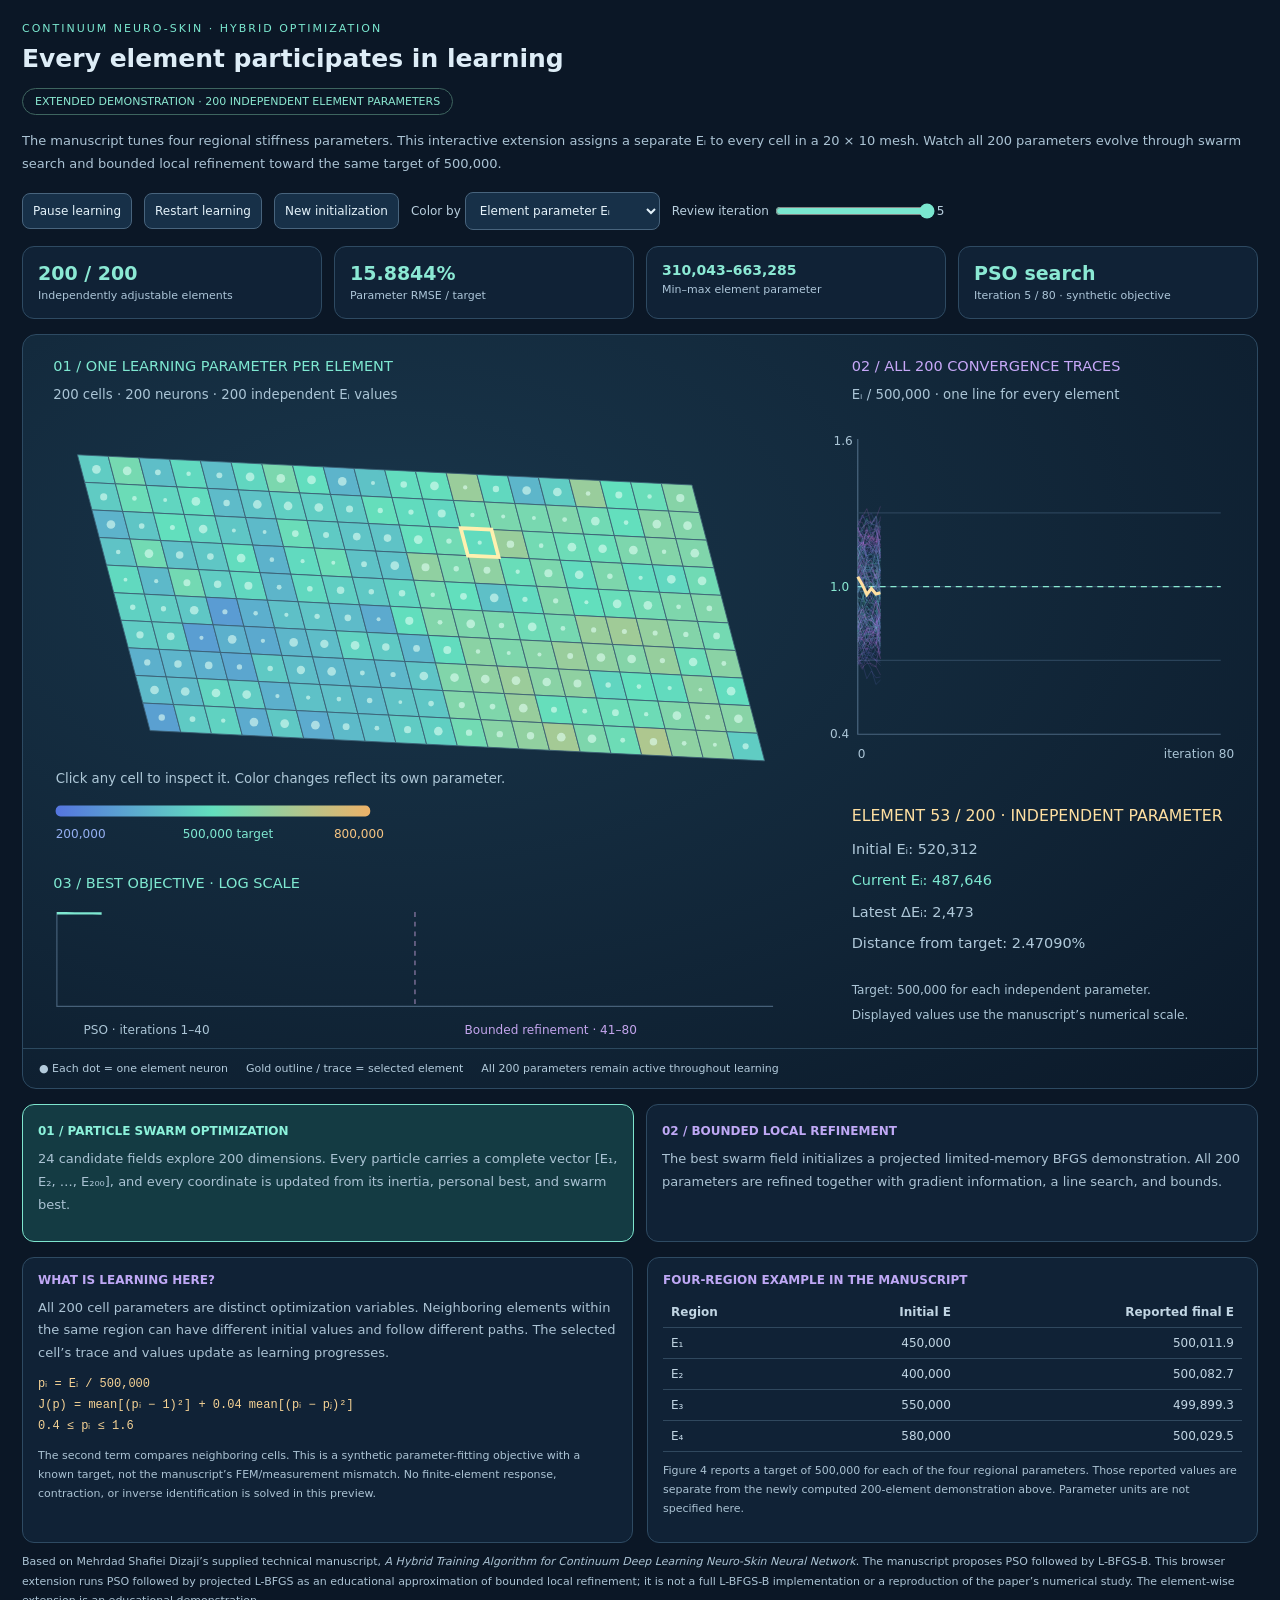
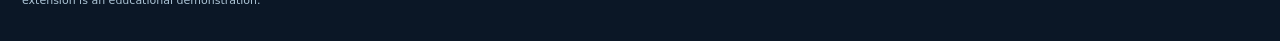
==== hybrid-training-interactive.html @ 1f8b8a0e "Add independent 200-element hybrid neuro-skin learning demonstration" ====
<!doctype html><html lang="en"><head><meta charset="utf-8"><meta name="viewport" content="width=device-width,initial-scale=1"><title>Hybrid Training | Every Element Learns</title><style>
:root{font-family:system-ui,sans-serif;color-scheme:dark;background:#0b1726;color:#deedf7}*{box-sizing:border-box}body{margin:0;padding:22px}.eyebrow{color:#7ae7cf;letter-spacing:2px;font-size:11px}h1{font-size:25px;margin:9px 0}p{font-size:13px;color:#abc3d4;line-height:1.75;margin:9px 0}.pill{display:inline-block;border:1px solid #3e655f;border-radius:20px;color:#8be8d1;padding:6px 12px;font-size:11px;margin:6px 0}.controls{display:flex;flex-wrap:wrap;gap:12px;align-items:center;margin:16px 0}button,select{font:inherit;font-size:12px;border:1px solid #48647d;border-radius:8px;background:#173048;color:#e4f2fa;padding:10px;cursor:pointer}:focus-visible{outline:3px solid #ffd08a;outline-offset:3px}button:hover{border-color:#7ae7cf}label{font-size:12px;color:#b9cfde}input{accent-color:#7ae7cf;width:160px;vertical-align:middle}.stage{border:1px solid #2d4a62;border-radius:14px;overflow:hidden;background:radial-gradient(ellipse at 30% 30%,#19364b,#0b1929)}svg{display:block;width:100%;height:auto}text{font-family:system-ui,sans-serif}.legend{font-size:11px;display:flex;gap:18px;flex-wrap:wrap;padding:13px 16px;border-top:1px solid #2c495f;color:#b3cbdc}.pipeline{display:grid;grid-template-columns:1fr 1fr;gap:12px;margin:15px 0}.step,.box{padding:15px;border:1px solid #2e4a62;border-radius:12px;background:#102236}.step strong,.box h2{font-size:12px;color:#bfa8f5;margin:0 0 10px}.step.active{border-color:#7ee5ce;background:#143b43}.step.active strong{color:#8cf2db}.metrics{display:grid;grid-template-columns:repeat(4,1fr);gap:12px;margin:15px 0}.metrics strong{display:block;color:#8be9d4;font-size:19px;font-variant-numeric:tabular-nums}#spread{font-size:14px}.metrics span{font-size:11px;color:#adc6d9}.cards{display:grid;grid-template-columns:1fr 1fr;gap:14px}.formula{font-family:ui-monospace,monospace;color:#f6d395;font-size:12px}.note{font-size:11px}.state{color:#f7d397;font-variant-numeric:tabular-nums}table{border-collapse:collapse;width:100%;font-size:12px;color:#c1d5e3}th,td{padding:8px;text-align:right;border-bottom:1px solid #30485e}th:first-child,td:first-child{text-align:left}@media(max-width:650px){body{padding:14px}h1{font-size:21px}.stage{overflow-x:auto}.stage svg{min-width:850px}.metrics{grid-template-columns:1fr 1fr}.cards,.pipeline{grid-template-columns:1fr}input{width:125px}}
</style></head><body><div class="eyebrow">CONTINUUM NEURO-SKIN · HYBRID OPTIMIZATION</div><h1>Every element participates in learning</h1><span class="pill">EXTENDED DEMONSTRATION · 200 INDEPENDENT ELEMENT PARAMETERS</span><p>The manuscript tunes four regional stiffness parameters. This interactive extension assigns a separate Eᵢ to every cell in a 20 × 10 mesh. Watch all 200 parameters evolve through swarm search and bounded local refinement toward the same target of 500,000.</p>
<div class="controls"><button id="play" aria-pressed="true">Pause learning</button><button id="restart">Restart learning</button><button id="newSeed">New initialization</button><label for="field">Color by <select id="field"><option value="value">Element parameter Eᵢ</option><option value="error">Distance from target</option><option value="update">Latest parameter change</option></select></label><label for="iteration">Review iteration <input id="iteration" type="range" min="0" max="80" step="1" value="0"><output id="iterValue">0</output></label></div>
<div class="metrics"><div class="box"><strong>200 / 200</strong><span>Independently adjustable elements</span></div><div class="box"><strong id="rmse">—</strong><span>Parameter RMSE / target</span></div><div class="box"><strong id="spread">—</strong><span>Min–max element parameter</span></div><div class="box"><strong id="status">Initializing</strong><span id="statusNote">Synthetic browser optimization</span></div></div>
<div class="stage" tabindex="0" role="region" aria-label="All-element training visualization; scroll horizontally on small screens"><svg viewBox="0 0 1020 590" role="img" aria-labelledby="svgTitle svgDesc"><title id="svgTitle">Learning over all 200 neuro-skin elements</title><desc id="svgDesc">Every mesh element has an independent stiffness parameter, shown by cell color. Each dot represents a cell neuron. Click a cell, or focus the mesh and use arrow keys, to inspect its parameter. The right chart shows the individual convergence traces of all 200 elements. The lower chart shows the best objective through optimization.</desc><defs><linearGradient id="valueScale"><stop stop-color="#5575df"/><stop offset=".5" stop-color="#62dfbd"/><stop offset="1" stop-color="#edb268"/></linearGradient><linearGradient id="errorScale"><stop stop-color="#62dfbd"/><stop offset="1" stop-color="#ea6257"/></linearGradient><linearGradient id="updateScale"><stop stop-color="#1e3c72"/><stop offset="1" stop-color="#edc15d"/></linearGradient></defs><text x="25" y="30" fill="#7ee8d1" font-size="12">01 / ONE LEARNING PARAMETER PER ELEMENT</text><text x="25" y="53" fill="#abc5d6" font-size="11">200 cells · 200 neurons · 200 independent Eᵢ values</text><g id="mesh" tabindex="0" role="group" aria-label="Select a mesh element with arrow keys"></g><g id="nuclei" pointer-events="none"></g><g id="selection" fill="none" stroke="#fff0af" stroke-width="3" pointer-events="none"></g><text x="27" y="370" fill="#aec8d8" font-size="11">Click any cell to inspect it. Color changes reflect its own parameter.</text><rect id="colorScale" x="27" y="389" width="260" height="9" rx="4" fill="url(#valueScale)"/><text id="legendLow" x="27" y="416" fill="#94aff1" font-size="10">200,000</text><text id="legendMid" x="132" y="416" fill="#7fe8d1" font-size="10">500,000 target</text><text id="legendHigh" x="257" y="416" fill="#f6c482" font-size="10">800,000</text><text x="685" y="30" fill="#c7a8f8" font-size="12">02 / ALL 200 CONVERGENCE TRACES</text><text x="685" y="53" fill="#abc5d6" font-size="11">Eᵢ / 500,000 · one line for every element</text><path d="M690 86V330H990" fill="none" stroke="#4a667f"/><g stroke="#2a435a"><path d="M690 147H990M690 208H990M690 269H990"/></g><path d="M690 208H990" stroke="#8ae9d2" stroke-dasharray="5 4"/><text x="670" y="91" fill="#abc5d6" font-size="10">1.6</text><text x="667" y="212" fill="#8ae9d2" font-size="10">1.0</text><text x="667" y="333" fill="#abc5d6" font-size="10">0.4</text><g id="traces" fill="none"></g><path id="selectedTrace" fill="none" stroke="#ffe0a1" stroke-width="2.5"/><text x="690" y="350" fill="#abc5d6" font-size="10">0</text><text x="943" y="350" fill="#abc5d6" font-size="10">iteration 80</text><text x="25" y="457" fill="#7ee8d1" font-size="12">03 / BEST OBJECTIVE · LOG SCALE</text><path d="M28 477V555H620" fill="none" stroke="#466078"/><path id="objective" fill="none" stroke="#7ee8d1" stroke-width="2"/><path d="M324 477V555" stroke="#8f7ca8" stroke-dasharray="4 4"/><text x="50" y="578" fill="#abc5d6" font-size="10">PSO · iterations 1–40</text><text x="365" y="578" fill="#c3a5ed" font-size="10">Bounded refinement · 41–80</text><text id="elementTitle" x="685" y="402" fill="#ffe0a1" font-size="13"></text><text id="elementInitial" x="685" y="429" fill="#afc8d9" font-size="12"></text><text id="elementCurrent" x="685" y="455" fill="#7de8d1" font-size="12"></text><text id="elementUpdate" x="685" y="481" fill="#afc8d9" font-size="12"></text><text id="elementError" x="685" y="507" fill="#afc8d9" font-size="12"></text><text x="685" y="545" fill="#abc5d6" font-size="10">Target: 500,000 for each independent parameter.</text><text x="685" y="565" fill="#abc5d6" font-size="10">Displayed values use the manuscript’s numerical scale.</text></svg><div class="legend"><span>● Each dot = one element neuron</span><span>Gold outline / trace = selected element</span><span>All 200 parameters remain active throughout learning</span></div></div>
<div class="pipeline"><div class="step active" id="psoStage"><strong>01 / PARTICLE SWARM OPTIMIZATION</strong><p>24 candidate fields explore 200 dimensions. Every particle carries a complete vector [E₁, E₂, …, E₂₀₀], and every coordinate is updated from its inertia, personal best, and swarm best.</p></div><div class="step" id="localStage"><strong>02 / BOUNDED LOCAL REFINEMENT</strong><p>The best swarm field initializes a projected limited-memory BFGS demonstration. All 200 parameters are refined together with gradient information, a line search, and bounds.</p></div></div>
<div class="cards"><div class="box"><h2>WHAT IS LEARNING HERE?</h2><p>All 200 cell parameters are distinct optimization variables. Neighboring elements within the same region can have different initial values and follow different paths. The selected cell’s trace and values update as learning progresses.</p><p class="formula">pᵢ = Eᵢ / 500,000<br>J(p) = mean[(pᵢ − 1)²] + 0.04 mean[(pᵢ − pⱼ)²]<br>0.4 ≤ pᵢ ≤ 1.6</p><p class="note">The second term compares neighboring cells. This is a synthetic parameter-fitting objective with a known target, not the manuscript’s FEM/measurement mismatch. No finite-element response, contraction, or inverse identification is solved in this preview.</p></div><div class="box"><h2>FOUR-REGION EXAMPLE IN THE MANUSCRIPT</h2><table><thead><tr><th>Region</th><th>Initial E</th><th>Reported final E</th></tr></thead><tbody><tr><td>E₁</td><td>450,000</td><td>500,011.9</td></tr><tr><td>E₂</td><td>400,000</td><td>500,082.7</td></tr><tr><td>E₃</td><td>550,000</td><td>499,899.3</td></tr><tr><td>E₄</td><td>580,000</td><td>500,029.5</td></tr></tbody></table><p class="note">Figure 4 reports a target of 500,000 for each of the four regional parameters. Those reported values are separate from the newly computed 200-element demonstration above. Parameter units are not specified here.</p></div></div><p class="note">Based on Mehrdad Shafiei Dizaji’s supplied technical manuscript, <em>A Hybrid Training Algorithm for Continuum Deep Learning Neuro-Skin Neural Network</em>. The manuscript proposes PSO followed by L-BFGS-B. This browser extension runs PSO followed by projected L-BFGS as an educational approximation of bounded local refinement; it is not a full L-BFGS-B implementation or a reproduction of the paper’s numerical study. The element-wise extension is an educational demonstration.</p>
<script>
(()=>{'use strict';const $=id=>document.getElementById(id),N=200,ns='http://www.w3.org/2000/svg',clamp=x=>Math.max(.4,Math.min(1.6,x));let seed=27,running=!matchMedia('(prefers-reduced-motion: reduce)').matches,visible=true,selected=52,history=[],particles=[],best,bestCost=Infinity,initial,iter=0,review=0,last=0,acc=0,mem=[],done=false;const cells=[],dots=[],tracePaths=[],edges=[];for(let j=0;j<10;j++)for(let i=0;i<20;i++){const k=j*20+i;if(i<19)edges.push([k,k+1]);if(j<9)edges.push([k,k+20])}function rand(){seed=(seed*1664525+1013904223)>>>0;return seed/4294967296}function dot(a,b){return a.reduce((s,v,i)=>s+v*b[i],0)}function objective(p){let v=p.reduce((s,x)=>s+(x-1)**2,0)/N;for(const[a,b]of edges)v+=.04*(p[a]-p[b])**2/edges.length;return v}function gradient(p){let g=p.map(x=>2*(x-1)/N);for(const[a,b]of edges){const d=.08*(p[a]-p[b])/edges.length;g[a]+=d;g[b]-=d}return g}function svg(tag,attrs,parent){const e=document.createElementNS(ns,tag);for(const[k,v]of Object.entries(attrs))e.setAttribute(k,v);parent.appendChild(e);return e}function xy(i,j){return[45+i*25.4+j*6,99+j*22.8+i*1.25]}for(let j=0;j<10;j++)for(let i=0;i<20;i++){const k=j*20+i;cells.push(svg('polygon',{'data-cell':k,stroke:'#3b5e73','stroke-width':.7},$('mesh')));dots.push(svg('circle',{r:1.7,fill:'#e0fff4',opacity:.6},$('nuclei')));tracePaths.push(svg('path',{stroke:`hsl(${160+k*.72} 68% 68%)`,'stroke-width':.7,opacity:.19},$('traces')))}const outline=svg('polygon',{},$('selection'));function record(){history.push({p:best.slice(),cost:bestCost});review=iter;$('iteration').max=String(iter)}function initialize(newInit=false){if(!newInit)seed=27;else seed=(seed+971)>>>0;initial=Array.from({length:N},(_,k)=>{const i=k%20,j=Math.floor(k/20),region=i<10?(j<5?.9:.8):(j<5?1.1:1.16);return clamp(region+(rand()-.5)*.25)});best=initial.slice();bestCost=objective(best);particles=Array.from({length:24},(_,q)=>{const p=q===0?initial.slice():initial.map(x=>clamp(x+(rand()-.5)*.22));return{p,v:p.map(()=>0),personal:p.slice(),cost:objective(p)}});history=[];iter=0;review=0;mem=[];done=false;acc=0;record();render();playState()}function localStep(){const p=best.slice(),g=gradient(p),q=g.slice(),alphas=[];for(let k=mem.length-1;k>=0;k--){const h=mem[k],a=h.rho*dot(h.s,q);alphas[k]=a;for(let i=0;i<N;i++)q[i]-=a*h.y[i]}let gamma=mem.length?dot(mem.at(-1).s,mem.at(-1).y)/dot(mem.at(-1).y,mem.at(-1).y):8;let r=q.map(x=>x*gamma);for(let k=0;k<mem.length;k++){const h=mem[k],b=h.rho*dot(h.y,r);for(let i=0;i<N;i++)r[i]+=h.s[i]*(alphas[k]-b)}let d=r.map(x=>-x);if(dot(g,d)>=0)d=g.map(x=>-x);let step=1,next=p;for(let attempt=0;attempt<20;attempt++){next=p.map((x,i)=>clamp(x+step*d[i]));if(objective(next)<=bestCost+1e-4*dot(g,next.map((x,i)=>x-p[i])))break;step*=.5}const cost=objective(next);if(cost>bestCost)return;const s=next.map((x,i)=>x-p[i]),ng=gradient(next),y=ng.map((x,i)=>x-g[i]),sy=dot(s,y);if(sy>1e-18){mem.push({s,y,rho:1/sy});if(mem.length>6)mem.shift()}best=next;bestCost=cost}function advance(){if(iter>=80){done=true;running=false;playState();return}if(iter<40){for(const a of particles){for(let i=0;i<N;i++){a.v[i]=.62*a.v[i]+1.45*rand()*(a.personal[i]-a.p[i])+1.55*rand()*(best[i]-a.p[i]);a.v[i]=Math.max(-.13,Math.min(.13,a.v[i]));a.p[i]=clamp(a.p[i]+a.v[i])}const c=objective(a.p);if(c<a.cost){a.personal=a.p.slice();a.cost=c}if(c<bestCost){best=a.p.slice();bestCost=c}}}else localStep();iter++;record();if(iter===80){done=true;running=false;playState()}render()}const fmt=x=>Math.round(x*500000).toLocaleString('en-US');function render(){$('colorScale').setAttribute('fill','url(#'+($('field').value==='value'?'valueScale':$('field').value==='error'?'errorScale':'updateScale')+')');const h=history[review],p=h.p,old=history[Math.max(0,review-1)].p,field=$('field').value;for(let j=0;j<10;j++)for(let i=0;i<20;i++){const k=j*20+i,pts=[[i,j],[i+1,j],[i+1,j+1],[i,j+1]].map(([a,b])=>xy(a,b).join(',')).join(' ');cells[k].setAttribute('points',pts);let color;if(field==='value'){const x=p[k]-1,u=Math.min(1,Math.abs(x)/.6),a=[98,223,189],b=x<0?[85,117,223]:[237,178,104];color='rgb('+a.map((v,k)=>Math.round(v+(b[k]-v)*u)).join(',')+')'}else if(field==='error'){color=`hsl(${160-Math.min(1,Math.abs(p[k]-1)/.4)*150} 65% 55%)`}else{const v=Math.min(1,Math.abs(p[k]-old[k])/.1);color=`hsl(${220-v*170} 65% ${28+v*35}%)`}cells[k].setAttribute('fill',color);const[x,y]=xy(i+.5,j+.5);dots[k].setAttribute('cx',x);dots[k].setAttribute('cy',y);dots[k].setAttribute('r',1.6+Math.min(2,Math.abs(p[k]-old[k])*30));if(k===selected)outline.setAttribute('points',pts);const d=history.slice(0,review+1).map((v,t)=>(t?'L':'M')+(690+t*300/80)+','+(208-(v.p[k]-1)*(122/.6))).join(' ');tracePaths[k].setAttribute('d',d)}$('selectedTrace').setAttribute('d',tracePaths[selected].getAttribute('d'));$('objective').setAttribute('d',history.slice(0,review+1).map((v,t)=>(t?'L':'M')+(28+t*592/80)+','+(478+Math.max(0,Math.min(1,(Math.log10(history[0].cost)-Math.log10(Math.max(v.cost,1e-18)))/14))*75)).join(' '));$('iterValue').textContent=String(review);$('iteration').value=String(review);$('rmse').textContent=(100*Math.sqrt(p.reduce((s,x)=>s+(x-1)**2,0)/N)).toFixed(4)+'%';$('spread').textContent=fmt(Math.min(...p))+'–'+fmt(Math.max(...p));$('status').textContent=review===80?'Complete':review<=40?'PSO search':'Local refinement';$('statusNote').textContent='Iteration '+review+' / 80 · synthetic objective';$('psoStage').classList.toggle('active',review<=40);$('localStage').classList.toggle('active',review>40);$('elementTitle').textContent=`ELEMENT ${selected+1} / 200 · INDEPENDENT PARAMETER`;$('elementInitial').textContent='Initial Eᵢ: '+fmt(initial[selected]);$('elementCurrent').textContent='Current Eᵢ: '+fmt(p[selected]);$('elementUpdate').textContent='Latest ΔEᵢ: '+Math.round((p[selected]-old[selected])*500000).toLocaleString('en-US');$('elementError').textContent='Distance from target: '+(Math.abs(p[selected]-1)*100).toFixed(5)+'%';$('legendLow').textContent=field==='value'?'200,000':field==='error'?'Near target':'Little change';$('legendMid').textContent=field==='value'?'500,000 target':'';$('legendHigh').textContent=field==='value'?'800,000':field==='error'?'Larger error':'Larger change'}function playState(){$('play').textContent=running?'Pause learning':done?(review!==iter?'Return to final':'Learning complete'):'Resume learning';$('play').setAttribute('aria-pressed',String(running))}$('play').onclick=()=>{if(done){review=iter;render();playState();return}running=!running;if(running){review=iter;render()}playState()};$('restart').onclick=()=>{running=true;initialize()};$('newSeed').onclick=()=>{running=true;initialize(true)};$('field').onchange=render;$('iteration').oninput=e=>{running=false;review=+e.target.value;playState();render()};$('mesh').onclick=e=>{if(e.target.hasAttribute('data-cell')){selected=+e.target.getAttribute('data-cell');render()}};$('mesh').onkeydown=e=>{const d={ArrowRight:1,ArrowLeft:-1,ArrowUp:-20,ArrowDown:20}[e.key];if(d){e.preventDefault();selected=Math.max(0,Math.min(199,selected+d));render()}};new IntersectionObserver(es=>{visible=es[0].isIntersecting}).observe($('mesh').closest('svg'));function tick(now){const dt=last?Math.min((now-last)/1000,.05):0;last=now;if(running&&visible&&!document.hidden){acc+=dt;if(acc>.20){acc=0;advance()}}requestAnimationFrame(tick)}initialize();requestAnimationFrame(tick);
})();
</script></body></html>
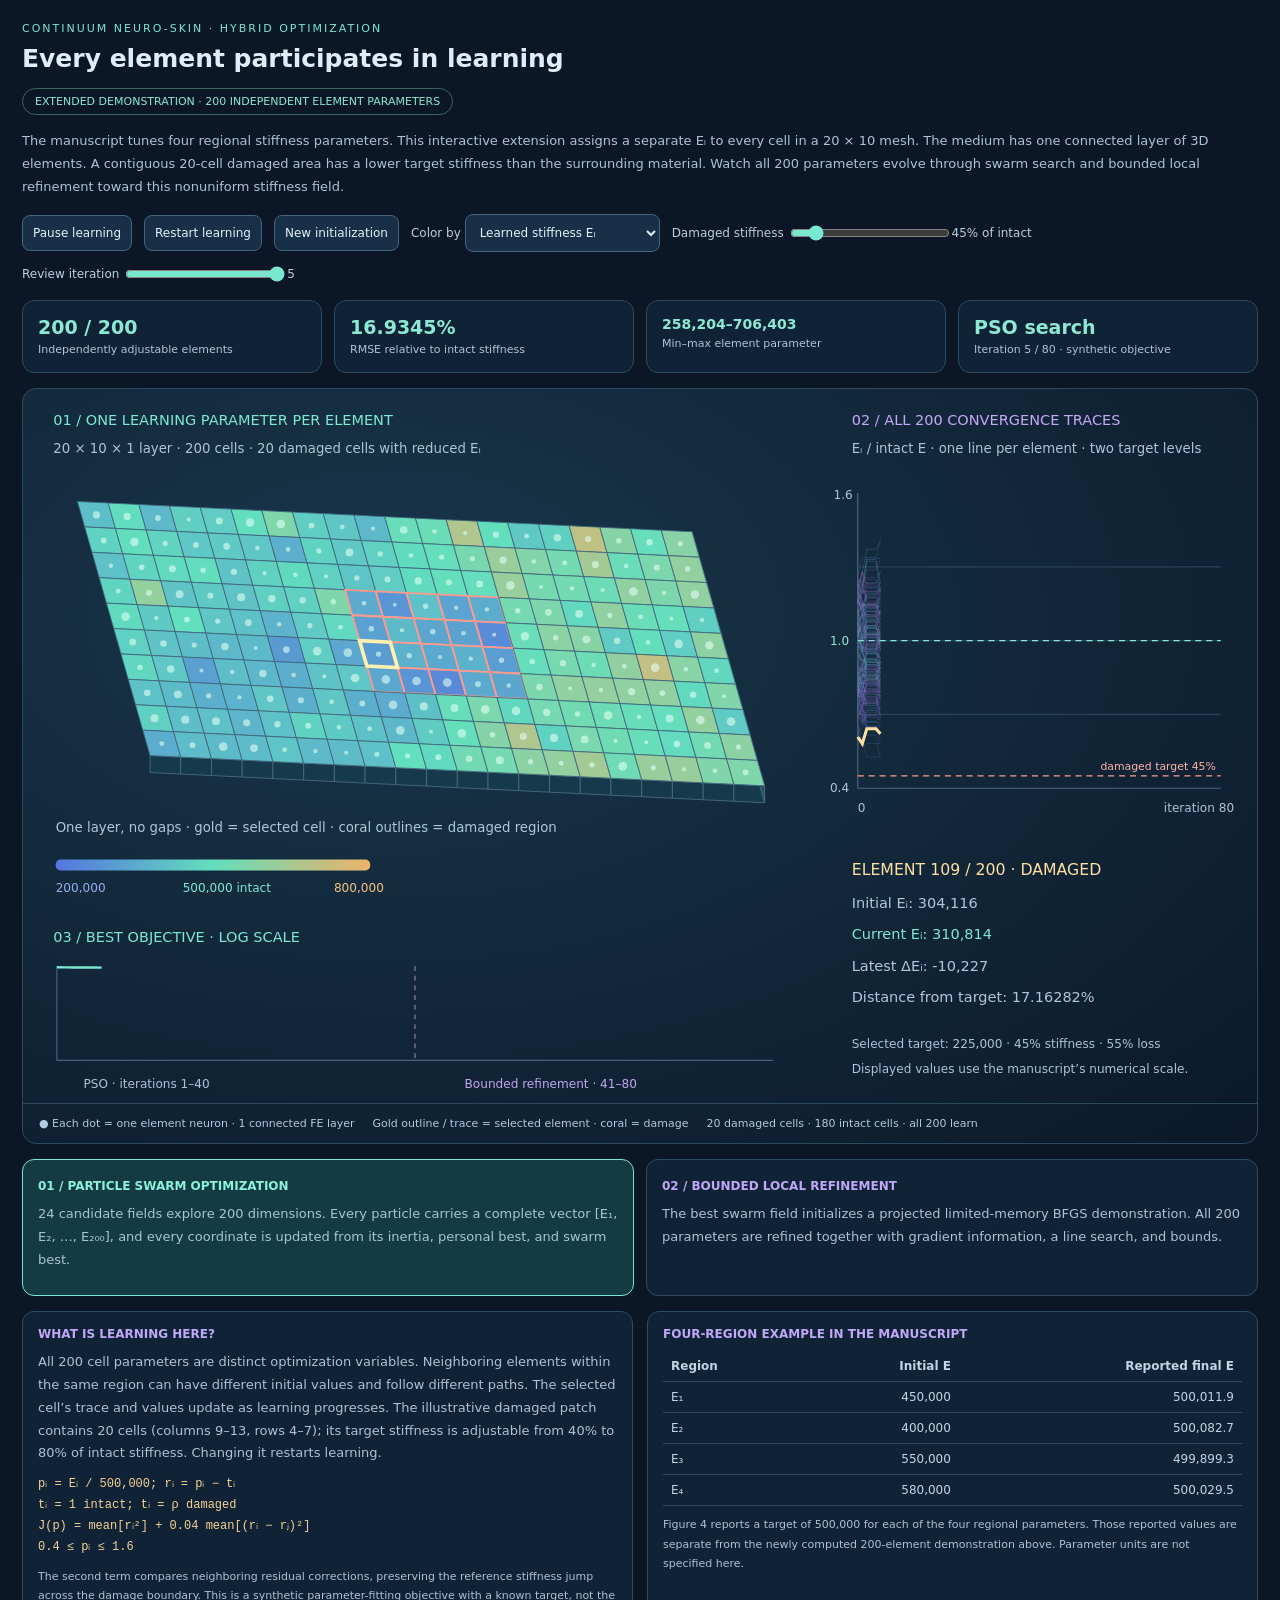
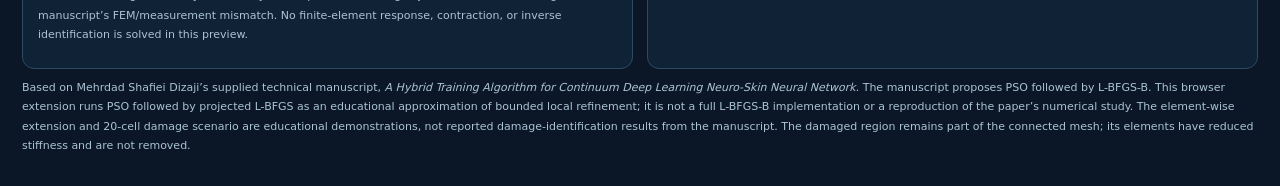
==== commit 6cf0da43: "Show single-layer 3D neuro-skin and a 20-cell reduced-stiffness damaged region" ====
--- a/hybrid-training-interactive.html
+++ b/hybrid-training-interactive.html
@@ -1,12 +1,13 @@
 <!doctype html><html lang="en"><head><meta charset="utf-8"><meta name="viewport" content="width=device-width,initial-scale=1"><title>Hybrid Training | Every Element Learns</title><style>
 :root{font-family:system-ui,sans-serif;color-scheme:dark;background:#0b1726;color:#deedf7}*{box-sizing:border-box}body{margin:0;padding:22px}.eyebrow{color:#7ae7cf;letter-spacing:2px;font-size:11px}h1{font-size:25px;margin:9px 0}p{font-size:13px;color:#abc3d4;line-height:1.75;margin:9px 0}.pill{display:inline-block;border:1px solid #3e655f;border-radius:20px;color:#8be8d1;padding:6px 12px;font-size:11px;margin:6px 0}.controls{display:flex;flex-wrap:wrap;gap:12px;align-items:center;margin:16px 0}button,select{font:inherit;font-size:12px;border:1px solid #48647d;border-radius:8px;background:#173048;color:#e4f2fa;padding:10px;cursor:pointer}:focus-visible{outline:3px solid #ffd08a;outline-offset:3px}button:hover{border-color:#7ae7cf}label{font-size:12px;color:#b9cfde}input{accent-color:#7ae7cf;width:160px;vertical-align:middle}.stage{border:1px solid #2d4a62;border-radius:14px;overflow:hidden;background:radial-gradient(ellipse at 30% 30%,#19364b,#0b1929)}svg{display:block;width:100%;height:auto}text{font-family:system-ui,sans-serif}.legend{font-size:11px;display:flex;gap:18px;flex-wrap:wrap;padding:13px 16px;border-top:1px solid #2c495f;color:#b3cbdc}.pipeline{display:grid;grid-template-columns:1fr 1fr;gap:12px;margin:15px 0}.step,.box{padding:15px;border:1px solid #2e4a62;border-radius:12px;background:#102236}.step strong,.box h2{font-size:12px;color:#bfa8f5;margin:0 0 10px}.step.active{border-color:#7ee5ce;background:#143b43}.step.active strong{color:#8cf2db}.metrics{display:grid;grid-template-columns:repeat(4,1fr);gap:12px;margin:15px 0}.metrics strong{display:block;color:#8be9d4;font-size:19px;font-variant-numeric:tabular-nums}#spread{font-size:14px}.metrics span{font-size:11px;color:#adc6d9}.cards{display:grid;grid-template-columns:1fr 1fr;gap:14px}.formula{font-family:ui-monospace,monospace;color:#f6d395;font-size:12px}.note{font-size:11px}.state{color:#f7d397;font-variant-numeric:tabular-nums}table{border-collapse:collapse;width:100%;font-size:12px;color:#c1d5e3}th,td{padding:8px;text-align:right;border-bottom:1px solid #30485e}th:first-child,td:first-child{text-align:left}@media(max-width:650px){body{padding:14px}h1{font-size:21px}.stage{overflow-x:auto}.stage svg{min-width:850px}.metrics{grid-template-columns:1fr 1fr}.cards,.pipeline{grid-template-columns:1fr}input{width:125px}}
-</style></head><body><div class="eyebrow">CONTINUUM NEURO-SKIN · HYBRID OPTIMIZATION</div><h1>Every element participates in learning</h1><span class="pill">EXTENDED DEMONSTRATION · 200 INDEPENDENT ELEMENT PARAMETERS</span><p>The manuscript tunes four regional stiffness parameters. This interactive extension assigns a separate Eᵢ to every cell in a 20 × 10 mesh. Watch all 200 parameters evolve through swarm search and bounded local refinement toward the same target of 500,000.</p>
-<div class="controls"><button id="play" aria-pressed="true">Pause learning</button><button id="restart">Restart learning</button><button id="newSeed">New initialization</button><label for="field">Color by <select id="field"><option value="value">Element parameter Eᵢ</option><option value="error">Distance from target</option><option value="update">Latest parameter change</option></select></label><label for="iteration">Review iteration <input id="iteration" type="range" min="0" max="80" step="1" value="0"><output id="iterValue">0</output></label></div>
-<div class="metrics"><div class="box"><strong>200 / 200</strong><span>Independently adjustable elements</span></div><div class="box"><strong id="rmse">—</strong><span>Parameter RMSE / target</span></div><div class="box"><strong id="spread">—</strong><span>Min–max element parameter</span></div><div class="box"><strong id="status">Initializing</strong><span id="statusNote">Synthetic browser optimization</span></div></div>
-<div class="stage" tabindex="0" role="region" aria-label="All-element training visualization; scroll horizontally on small screens"><svg viewBox="0 0 1020 590" role="img" aria-labelledby="svgTitle svgDesc"><title id="svgTitle">Learning over all 200 neuro-skin elements</title><desc id="svgDesc">Every mesh element has an independent stiffness parameter, shown by cell color. Each dot represents a cell neuron. Click a cell, or focus the mesh and use arrow keys, to inspect its parameter. The right chart shows the individual convergence traces of all 200 elements. The lower chart shows the best objective through optimization.</desc><defs><linearGradient id="valueScale"><stop stop-color="#5575df"/><stop offset=".5" stop-color="#62dfbd"/><stop offset="1" stop-color="#edb268"/></linearGradient><linearGradient id="errorScale"><stop stop-color="#62dfbd"/><stop offset="1" stop-color="#ea6257"/></linearGradient><linearGradient id="updateScale"><stop stop-color="#1e3c72"/><stop offset="1" stop-color="#edc15d"/></linearGradient></defs><text x="25" y="30" fill="#7ee8d1" font-size="12">01 / ONE LEARNING PARAMETER PER ELEMENT</text><text x="25" y="53" fill="#abc5d6" font-size="11">200 cells · 200 neurons · 200 independent Eᵢ values</text><g id="mesh" tabindex="0" role="group" aria-label="Select a mesh element with arrow keys"></g><g id="nuclei" pointer-events="none"></g><g id="selection" fill="none" stroke="#fff0af" stroke-width="3" pointer-events="none"></g><text x="27" y="370" fill="#aec8d8" font-size="11">Click any cell to inspect it. Color changes reflect its own parameter.</text><rect id="colorScale" x="27" y="389" width="260" height="9" rx="4" fill="url(#valueScale)"/><text id="legendLow" x="27" y="416" fill="#94aff1" font-size="10">200,000</text><text id="legendMid" x="132" y="416" fill="#7fe8d1" font-size="10">500,000 target</text><text id="legendHigh" x="257" y="416" fill="#f6c482" font-size="10">800,000</text><text x="685" y="30" fill="#c7a8f8" font-size="12">02 / ALL 200 CONVERGENCE TRACES</text><text x="685" y="53" fill="#abc5d6" font-size="11">Eᵢ / 500,000 · one line for every element</text><path d="M690 86V330H990" fill="none" stroke="#4a667f"/><g stroke="#2a435a"><path d="M690 147H990M690 208H990M690 269H990"/></g><path d="M690 208H990" stroke="#8ae9d2" stroke-dasharray="5 4"/><text x="670" y="91" fill="#abc5d6" font-size="10">1.6</text><text x="667" y="212" fill="#8ae9d2" font-size="10">1.0</text><text x="667" y="333" fill="#abc5d6" font-size="10">0.4</text><g id="traces" fill="none"></g><path id="selectedTrace" fill="none" stroke="#ffe0a1" stroke-width="2.5"/><text x="690" y="350" fill="#abc5d6" font-size="10">0</text><text x="943" y="350" fill="#abc5d6" font-size="10">iteration 80</text><text x="25" y="457" fill="#7ee8d1" font-size="12">03 / BEST OBJECTIVE · LOG SCALE</text><path d="M28 477V555H620" fill="none" stroke="#466078"/><path id="objective" fill="none" stroke="#7ee8d1" stroke-width="2"/><path d="M324 477V555" stroke="#8f7ca8" stroke-dasharray="4 4"/><text x="50" y="578" fill="#abc5d6" font-size="10">PSO · iterations 1–40</text><text x="365" y="578" fill="#c3a5ed" font-size="10">Bounded refinement · 41–80</text><text id="elementTitle" x="685" y="402" fill="#ffe0a1" font-size="13"></text><text id="elementInitial" x="685" y="429" fill="#afc8d9" font-size="12"></text><text id="elementCurrent" x="685" y="455" fill="#7de8d1" font-size="12"></text><text id="elementUpdate" x="685" y="481" fill="#afc8d9" font-size="12"></text><text id="elementError" x="685" y="507" fill="#afc8d9" font-size="12"></text><text x="685" y="545" fill="#abc5d6" font-size="10">Target: 500,000 for each independent parameter.</text><text x="685" y="565" fill="#abc5d6" font-size="10">Displayed values use the manuscript’s numerical scale.</text></svg><div class="legend"><span>● Each dot = one element neuron</span><span>Gold outline / trace = selected element</span><span>All 200 parameters remain active throughout learning</span></div></div>
+</style></head><body><div class="eyebrow">CONTINUUM NEURO-SKIN · HYBRID OPTIMIZATION</div><h1>Every element participates in learning</h1><span class="pill">EXTENDED DEMONSTRATION · 200 INDEPENDENT ELEMENT PARAMETERS</span><p>The manuscript tunes four regional stiffness parameters. This interactive extension assigns a separate Eᵢ to every cell in a 20 × 10 mesh. The medium has one connected layer of 3D elements. A contiguous 20-cell damaged area has a lower target stiffness than the surrounding material. Watch all 200 parameters evolve through swarm search and bounded local refinement toward this nonuniform stiffness field.</p>
+<div class="controls"><button id="play" aria-pressed="true">Pause learning</button><button id="restart">Restart learning</button><button id="newSeed">New initialization</button><label for="field">Color by <select id="field"><option value="value">Learned stiffness Eᵢ</option><option value="target">Reference damage field</option><option value="error">Distance from target</option><option value="update">Latest parameter change</option></select></label><label for="damageRatio">Damaged stiffness <input id="damageRatio" type="range" min="40" max="80" step="5" value="45"><output id="damageValue">45% of intact</output></label><label for="iteration">Review iteration <input id="iteration" type="range" min="0" max="80" step="1" value="0"><output id="iterValue">0</output></label></div>
+<div class="metrics"><div class="box"><strong>200 / 200</strong><span>Independently adjustable elements</span></div><div class="box"><strong id="rmse">—</strong><span>RMSE relative to intact stiffness</span></div><div class="box"><strong id="spread">—</strong><span>Min–max element parameter</span></div><div class="box"><strong id="status">Initializing</strong><span id="statusNote">Synthetic browser optimization</span></div></div>
+<div class="stage" tabindex="0" role="region" aria-label="All-element training visualization; scroll horizontally on small screens"><svg viewBox="0 0 1020 590" role="img" aria-labelledby="svgTitle svgDesc"><title id="svgTitle">Learning over all 200 neuro-skin elements</title><desc id="svgDesc">A single connected layer of 200 solid-looking finite elements has 20 cells in a contiguous damaged region with reduced stiffness. Every mesh element has an independent stiffness parameter, shown by cell color. Each dot represents a cell neuron. Click a cell, or focus the mesh and use arrow keys, to inspect its parameter. The right chart shows the individual convergence traces of all 200 elements. The lower chart shows the best objective through optimization.</desc><defs><linearGradient id="valueScale"><stop stop-color="#5575df"/><stop offset=".5" stop-color="#62dfbd"/><stop offset="1" stop-color="#edb268"/></linearGradient><linearGradient id="errorScale"><stop stop-color="#62dfbd"/><stop offset="1" stop-color="#ea6257"/></linearGradient><linearGradient id="updateScale"><stop stop-color="#1e3c72"/><stop offset="1" stop-color="#edc15d"/></linearGradient></defs><text x="25" y="30" fill="#7ee8d1" font-size="12">01 / ONE LEARNING PARAMETER PER ELEMENT</text><text x="25" y="53" fill="#abc5d6" font-size="11">20 × 10 × 1 layer · 200 cells · 20 damaged cells with reduced Eᵢ</text><g id="meshSides"></g><g id="mesh" tabindex="0" role="group" aria-label="Select a mesh element with arrow keys"></g><g id="nuclei" pointer-events="none"></g><g id="selection" fill="none" stroke="#fff0af" stroke-width="3" pointer-events="none"></g><text id="damageLabel" x="27" y="366" fill="#aec8d8" font-size="11">One layer, no gaps · gold = selected cell · coral outlines = damaged region</text><rect id="colorScale" x="27" y="389" width="260" height="9" rx="4" fill="url(#valueScale)"/><text id="legendLow" x="27" y="416" fill="#94aff1" font-size="10">200,000</text><text id="legendMid" x="132" y="416" fill="#7fe8d1" font-size="10">500,000 target</text><text id="legendHigh" x="257" y="416" fill="#f6c482" font-size="10">800,000</text><text x="685" y="30" fill="#c7a8f8" font-size="12">02 / ALL 200 CONVERGENCE TRACES</text><text x="685" y="53" fill="#abc5d6" font-size="11">Eᵢ / intact E · one line per element · two target levels</text><path d="M690 86V330H990" fill="none" stroke="#4a667f"/><g stroke="#2a435a"><path d="M690 147H990M690 208H990M690 269H990"/></g><path d="M690 208H990" stroke="#8ae9d2" stroke-dasharray="5 4"/><path id="damageTargetLine" stroke="#ff9c8d" stroke-dasharray="5 4"/><text id="damageTargetLabel" x="986" fill="#ffb5a7" font-size="9" text-anchor="end"></text><text x="670" y="91" fill="#abc5d6" font-size="10">1.6</text><text x="667" y="212" fill="#8ae9d2" font-size="10">1.0</text><text x="667" y="333" fill="#abc5d6" font-size="10">0.4</text><g id="traces" fill="none"></g><path id="selectedTrace" fill="none" stroke="#ffe0a1" stroke-width="2.5"/><text x="690" y="350" fill="#abc5d6" font-size="10">0</text><text x="943" y="350" fill="#abc5d6" font-size="10">iteration 80</text><text x="25" y="457" fill="#7ee8d1" font-size="12">03 / BEST OBJECTIVE · LOG SCALE</text><path d="M28 477V555H620" fill="none" stroke="#466078"/><path id="objective" fill="none" stroke="#7ee8d1" stroke-width="2"/><path d="M324 477V555" stroke="#8f7ca8" stroke-dasharray="4 4"/><text x="50" y="578" fill="#abc5d6" font-size="10">PSO · iterations 1–40</text><text x="365" y="578" fill="#c3a5ed" font-size="10">Bounded refinement · 41–80</text><text id="elementTitle" x="685" y="402" fill="#ffe0a1" font-size="13"></text><text id="elementInitial" x="685" y="429" fill="#afc8d9" font-size="12"></text><text id="elementCurrent" x="685" y="455" fill="#7de8d1" font-size="12"></text><text id="elementUpdate" x="685" y="481" fill="#afc8d9" font-size="12"></text><text id="elementError" x="685" y="507" fill="#afc8d9" font-size="12"></text><text id="selectedTarget" x="685" y="545" fill="#abc5d6" font-size="10">Intact target: 500,000 · damaged target: 225,000 (45%).</text><text x="685" y="565" fill="#abc5d6" font-size="10">Displayed values use the manuscript’s numerical scale.</text></svg><div class="legend"><span>● Each dot = one element neuron · 1 connected FE layer</span><span>Gold outline / trace = selected element · coral = damage</span><span>20 damaged cells · 180 intact cells · all 200 learn</span></div></div>
 <div class="pipeline"><div class="step active" id="psoStage"><strong>01 / PARTICLE SWARM OPTIMIZATION</strong><p>24 candidate fields explore 200 dimensions. Every particle carries a complete vector [E₁, E₂, …, E₂₀₀], and every coordinate is updated from its inertia, personal best, and swarm best.</p></div><div class="step" id="localStage"><strong>02 / BOUNDED LOCAL REFINEMENT</strong><p>The best swarm field initializes a projected limited-memory BFGS demonstration. All 200 parameters are refined together with gradient information, a line search, and bounds.</p></div></div>
-<div class="cards"><div class="box"><h2>WHAT IS LEARNING HERE?</h2><p>All 200 cell parameters are distinct optimization variables. Neighboring elements within the same region can have different initial values and follow different paths. The selected cell’s trace and values update as learning progresses.</p><p class="formula">pᵢ = Eᵢ / 500,000<br>J(p) = mean[(pᵢ − 1)²] + 0.04 mean[(pᵢ − pⱼ)²]<br>0.4 ≤ pᵢ ≤ 1.6</p><p class="note">The second term compares neighboring cells. This is a synthetic parameter-fitting objective with a known target, not the manuscript’s FEM/measurement mismatch. No finite-element response, contraction, or inverse identification is solved in this preview.</p></div><div class="box"><h2>FOUR-REGION EXAMPLE IN THE MANUSCRIPT</h2><table><thead><tr><th>Region</th><th>Initial E</th><th>Reported final E</th></tr></thead><tbody><tr><td>E₁</td><td>450,000</td><td>500,011.9</td></tr><tr><td>E₂</td><td>400,000</td><td>500,082.7</td></tr><tr><td>E₃</td><td>550,000</td><td>499,899.3</td></tr><tr><td>E₄</td><td>580,000</td><td>500,029.5</td></tr></tbody></table><p class="note">Figure 4 reports a target of 500,000 for each of the four regional parameters. Those reported values are separate from the newly computed 200-element demonstration above. Parameter units are not specified here.</p></div></div><p class="note">Based on Mehrdad Shafiei Dizaji’s supplied technical manuscript, <em>A Hybrid Training Algorithm for Continuum Deep Learning Neuro-Skin Neural Network</em>. The manuscript proposes PSO followed by L-BFGS-B. This browser extension runs PSO followed by projected L-BFGS as an educational approximation of bounded local refinement; it is not a full L-BFGS-B implementation or a reproduction of the paper’s numerical study. The element-wise extension is an educational demonstration.</p>
+<div class="cards"><div class="box"><h2>WHAT IS LEARNING HERE?</h2><p>All 200 cell parameters are distinct optimization variables. Neighboring elements within the same region can have different initial values and follow different paths. The selected cell’s trace and values update as learning progresses. The illustrative damaged patch contains 20 cells (columns 9–13, rows 4–7); its target stiffness is adjustable from 40% to 80% of intact stiffness. Changing it restarts learning.</p><p class="formula">pᵢ = Eᵢ / 500,000; rᵢ = pᵢ − tᵢ<br>tᵢ = 1 intact; tᵢ = ρ damaged<br>J(p) = mean[rᵢ²] + 0.04 mean[(rᵢ − rⱼ)²]<br>0.4 ≤ pᵢ ≤ 1.6</p><p class="note">The second term compares neighboring residual corrections, preserving the reference stiffness jump across the damage boundary. This is a synthetic parameter-fitting objective with a known target, not the manuscript’s FEM/measurement mismatch. No finite-element response, contraction, or inverse identification is solved in this preview.</p></div><div class="box"><h2>FOUR-REGION EXAMPLE IN THE MANUSCRIPT</h2><table><thead><tr><th>Region</th><th>Initial E</th><th>Reported final E</th></tr></thead><tbody><tr><td>E₁</td><td>450,000</td><td>500,011.9</td></tr><tr><td>E₂</td><td>400,000</td><td>500,082.7</td></tr><tr><td>E₃</td><td>550,000</td><td>499,899.3</td></tr><tr><td>E₄</td><td>580,000</td><td>500,029.5</td></tr></tbody></table><p class="note">Figure 4 reports a target of 500,000 for each of the four regional parameters. Those reported values are separate from the newly computed 200-element demonstration above. Parameter units are not specified here.</p></div></div><p class="note">Based on Mehrdad Shafiei Dizaji’s supplied technical manuscript, <em>A Hybrid Training Algorithm for Continuum Deep Learning Neuro-Skin Neural Network</em>. The manuscript proposes PSO followed by L-BFGS-B. This browser extension runs PSO followed by projected L-BFGS as an educational approximation of bounded local refinement; it is not a full L-BFGS-B implementation or a reproduction of the paper’s numerical study. The element-wise extension and 20-cell damage scenario are educational demonstrations, not reported damage-identification results from the manuscript. The damaged region remains part of the connected mesh; its elements have reduced stiffness and are not removed.</p>
 <script>
-(()=>{'use strict';const $=id=>document.getElementById(id),N=200,ns='http://www.w3.org/2000/svg',clamp=x=>Math.max(.4,Math.min(1.6,x));let seed=27,running=!matchMedia('(prefers-reduced-motion: reduce)').matches,visible=true,selected=52,history=[],particles=[],best,bestCost=Infinity,initial,iter=0,review=0,last=0,acc=0,mem=[],done=false;const cells=[],dots=[],tracePaths=[],edges=[];for(let j=0;j<10;j++)for(let i=0;i<20;i++){const k=j*20+i;if(i<19)edges.push([k,k+1]);if(j<9)edges.push([k,k+20])}function rand(){seed=(seed*1664525+1013904223)>>>0;return seed/4294967296}function dot(a,b){return a.reduce((s,v,i)=>s+v*b[i],0)}function objective(p){let v=p.reduce((s,x)=>s+(x-1)**2,0)/N;for(const[a,b]of edges)v+=.04*(p[a]-p[b])**2/edges.length;return v}function gradient(p){let g=p.map(x=>2*(x-1)/N);for(const[a,b]of edges){const d=.08*(p[a]-p[b])/edges.length;g[a]+=d;g[b]-=d}return g}function svg(tag,attrs,parent){const e=document.createElementNS(ns,tag);for(const[k,v]of Object.entries(attrs))e.setAttribute(k,v);parent.appendChild(e);return e}function xy(i,j){return[45+i*25.4+j*6,99+j*22.8+i*1.25]}for(let j=0;j<10;j++)for(let i=0;i<20;i++){const k=j*20+i;cells.push(svg('polygon',{'data-cell':k,stroke:'#3b5e73','stroke-width':.7},$('mesh')));dots.push(svg('circle',{r:1.7,fill:'#e0fff4',opacity:.6},$('nuclei')));tracePaths.push(svg('path',{stroke:`hsl(${160+k*.72} 68% 68%)`,'stroke-width':.7,opacity:.19},$('traces')))}const outline=svg('polygon',{},$('selection'));function record(){history.push({p:best.slice(),cost:bestCost});review=iter;$('iteration').max=String(iter)}function initialize(newInit=false){if(!newInit)seed=27;else seed=(seed+971)>>>0;initial=Array.from({length:N},(_,k)=>{const i=k%20,j=Math.floor(k/20),region=i<10?(j<5?.9:.8):(j<5?1.1:1.16);return clamp(region+(rand()-.5)*.25)});best=initial.slice();bestCost=objective(best);particles=Array.from({length:24},(_,q)=>{const p=q===0?initial.slice():initial.map(x=>clamp(x+(rand()-.5)*.22));return{p,v:p.map(()=>0),personal:p.slice(),cost:objective(p)}});history=[];iter=0;review=0;mem=[];done=false;acc=0;record();render();playState()}function localStep(){const p=best.slice(),g=gradient(p),q=g.slice(),alphas=[];for(let k=mem.length-1;k>=0;k--){const h=mem[k],a=h.rho*dot(h.s,q);alphas[k]=a;for(let i=0;i<N;i++)q[i]-=a*h.y[i]}let gamma=mem.length?dot(mem.at(-1).s,mem.at(-1).y)/dot(mem.at(-1).y,mem.at(-1).y):8;let r=q.map(x=>x*gamma);for(let k=0;k<mem.length;k++){const h=mem[k],b=h.rho*dot(h.y,r);for(let i=0;i<N;i++)r[i]+=h.s[i]*(alphas[k]-b)}let d=r.map(x=>-x);if(dot(g,d)>=0)d=g.map(x=>-x);let step=1,next=p;for(let attempt=0;attempt<20;attempt++){next=p.map((x,i)=>clamp(x+step*d[i]));if(objective(next)<=bestCost+1e-4*dot(g,next.map((x,i)=>x-p[i])))break;step*=.5}const cost=objective(next);if(cost>bestCost)return;const s=next.map((x,i)=>x-p[i]),ng=gradient(next),y=ng.map((x,i)=>x-g[i]),sy=dot(s,y);if(sy>1e-18){mem.push({s,y,rho:1/sy});if(mem.length>6)mem.shift()}best=next;bestCost=cost}function advance(){if(iter>=80){done=true;running=false;playState();return}if(iter<40){for(const a of particles){for(let i=0;i<N;i++){a.v[i]=.62*a.v[i]+1.45*rand()*(a.personal[i]-a.p[i])+1.55*rand()*(best[i]-a.p[i]);a.v[i]=Math.max(-.13,Math.min(.13,a.v[i]));a.p[i]=clamp(a.p[i]+a.v[i])}const c=objective(a.p);if(c<a.cost){a.personal=a.p.slice();a.cost=c}if(c<bestCost){best=a.p.slice();bestCost=c}}}else localStep();iter++;record();if(iter===80){done=true;running=false;playState()}render()}const fmt=x=>Math.round(x*500000).toLocaleString('en-US');function render(){$('colorScale').setAttribute('fill','url(#'+($('field').value==='value'?'valueScale':$('field').value==='error'?'errorScale':'updateScale')+')');const h=history[review],p=h.p,old=history[Math.max(0,review-1)].p,field=$('field').value;for(let j=0;j<10;j++)for(let i=0;i<20;i++){const k=j*20+i,pts=[[i,j],[i+1,j],[i+1,j+1],[i,j+1]].map(([a,b])=>xy(a,b).join(',')).join(' ');cells[k].setAttribute('points',pts);let color;if(field==='value'){const x=p[k]-1,u=Math.min(1,Math.abs(x)/.6),a=[98,223,189],b=x<0?[85,117,223]:[237,178,104];color='rgb('+a.map((v,k)=>Math.round(v+(b[k]-v)*u)).join(',')+')'}else if(field==='error'){color=`hsl(${160-Math.min(1,Math.abs(p[k]-1)/.4)*150} 65% 55%)`}else{const v=Math.min(1,Math.abs(p[k]-old[k])/.1);color=`hsl(${220-v*170} 65% ${28+v*35}%)`}cells[k].setAttribute('fill',color);const[x,y]=xy(i+.5,j+.5);dots[k].setAttribute('cx',x);dots[k].setAttribute('cy',y);dots[k].setAttribute('r',1.6+Math.min(2,Math.abs(p[k]-old[k])*30));if(k===selected)outline.setAttribute('points',pts);const d=history.slice(0,review+1).map((v,t)=>(t?'L':'M')+(690+t*300/80)+','+(208-(v.p[k]-1)*(122/.6))).join(' ');tracePaths[k].setAttribute('d',d)}$('selectedTrace').setAttribute('d',tracePaths[selected].getAttribute('d'));$('objective').setAttribute('d',history.slice(0,review+1).map((v,t)=>(t?'L':'M')+(28+t*592/80)+','+(478+Math.max(0,Math.min(1,(Math.log10(history[0].cost)-Math.log10(Math.max(v.cost,1e-18)))/14))*75)).join(' '));$('iterValue').textContent=String(review);$('iteration').value=String(review);$('rmse').textContent=(100*Math.sqrt(p.reduce((s,x)=>s+(x-1)**2,0)/N)).toFixed(4)+'%';$('spread').textContent=fmt(Math.min(...p))+'–'+fmt(Math.max(...p));$('status').textContent=review===80?'Complete':review<=40?'PSO search':'Local refinement';$('statusNote').textContent='Iteration '+review+' / 80 · synthetic objective';$('psoStage').classList.toggle('active',review<=40);$('localStage').classList.toggle('active',review>40);$('elementTitle').textContent=`ELEMENT ${selected+1} / 200 · INDEPENDENT PARAMETER`;$('elementInitial').textContent='Initial Eᵢ: '+fmt(initial[selected]);$('elementCurrent').textContent='Current Eᵢ: '+fmt(p[selected]);$('elementUpdate').textContent='Latest ΔEᵢ: '+Math.round((p[selected]-old[selected])*500000).toLocaleString('en-US');$('elementError').textContent='Distance from target: '+(Math.abs(p[selected]-1)*100).toFixed(5)+'%';$('legendLow').textContent=field==='value'?'200,000':field==='error'?'Near target':'Little change';$('legendMid').textContent=field==='value'?'500,000 target':'';$('legendHigh').textContent=field==='value'?'800,000':field==='error'?'Larger error':'Larger change'}function playState(){$('play').textContent=running?'Pause learning':done?(review!==iter?'Return to final':'Learning complete'):'Resume learning';$('play').setAttribute('aria-pressed',String(running))}$('play').onclick=()=>{if(done){review=iter;render();playState();return}running=!running;if(running){review=iter;render()}playState()};$('restart').onclick=()=>{running=true;initialize()};$('newSeed').onclick=()=>{running=true;initialize(true)};$('field').onchange=render;$('iteration').oninput=e=>{running=false;review=+e.target.value;playState();render()};$('mesh').onclick=e=>{if(e.target.hasAttribute('data-cell')){selected=+e.target.getAttribute('data-cell');render()}};$('mesh').onkeydown=e=>{const d={ArrowRight:1,ArrowLeft:-1,ArrowUp:-20,ArrowDown:20}[e.key];if(d){e.preventDefault();selected=Math.max(0,Math.min(199,selected+d));render()}};new IntersectionObserver(es=>{visible=es[0].isIntersecting}).observe($('mesh').closest('svg'));function tick(now){const dt=last?Math.min((now-last)/1000,.05):0;last=now;if(running&&visible&&!document.hidden){acc+=dt;if(acc>.20){acc=0;advance()}}requestAnimationFrame(tick)}initialize();requestAnimationFrame(tick);
+(()=>{'use strict';const $=id=>document.getElementById(id),N=200,ns='http://www.w3.org/2000/svg',clamp=x=>Math.max(.4,Math.min(1.6,x));let seed=27,running=!matchMedia('(prefers-reduced-motion: reduce)').matches,visible=true,selected=108,history=[],particles=[],best,bestCost=Infinity,initial,iter=0,review=0,last=0,acc=0,mem=[],done=false;const cells=[],dots=[],tracePaths=[],edges=[],sideFaces=[],DEPTH=14;function damaged(k){const i=k%20,j=Math.floor(k/20);return i>=8&&i<=12&&j>=3&&j<=6}function target(k){return damaged(k)?Number($('damageRatio').value)/100:1}for(let j=0;j<10;j++)for(let i=0;i<20;i++){const k=j*20+i;if(i<19)edges.push([k,k+1]);if(j<9)edges.push([k,k+20])}function rand(){seed=(seed*1664525+1013904223)>>>0;return seed/4294967296}function dot(a,b){return a.reduce((s,v,i)=>s+v*b[i],0)}function objective(p){let v=p.reduce((s,x,i)=>s+(x-target(i))**2,0)/N;for(const[a,b]of edges)v+=.04*((p[a]-target(a))-(p[b]-target(b)))**2/edges.length;return v}function gradient(p){let g=p.map((x,i)=>2*(x-target(i))/N);for(const[a,b]of edges){const d=.08*((p[a]-target(a))-(p[b]-target(b)))/edges.length;g[a]+=d;g[b]-=d}return g}function svg(tag,attrs,parent){const e=document.createElementNS(ns,tag);for(const[k,v]of Object.entries(attrs))e.setAttribute(k,v);parent.appendChild(e);return e}function xy(i,j){return[45+i*25.4+j*6,93+j*21+i*1.25]}for(let i=0;i<20;i++)sideFaces.push({i,j:9,edge:2,e:svg('polygon',{fill:'#17394c',stroke:'#4d6e82','stroke-width':.7},$('meshSides'))});for(let j=0;j<10;j++)sideFaces.push({i:19,j,edge:1,e:svg('polygon',{fill:'#245266',stroke:'#4d6e82','stroke-width':.7},$('meshSides'))});for(let j=0;j<10;j++)for(let i=0;i<20;i++){const k=j*20+i;cells.push(svg('polygon',{'data-cell':k,'data-damaged':String(damaged(k)),stroke:'#3b5e73','stroke-width':.7},$('mesh')));dots.push(svg('circle',{r:1.7,fill:'#e0fff4',opacity:.6},$('nuclei')));tracePaths.push(svg('path',{stroke:`hsl(${160+k*.72} 68% 68%)`,'stroke-width':.7,opacity:.19},$('traces')))}const outline=svg('polygon',{},$('selection'));function record(){history.push({p:best.slice(),cost:bestCost});review=iter;$('iteration').max=String(iter)}function initialize(newInit=false){if(!newInit)seed=27;else seed=(seed+971)>>>0;initial=Array.from({length:N},(_,k)=>{const i=k%20,j=Math.floor(k/20),region=i<10?(j<5?.9:.8):(j<5?1.1:1.16);return clamp((damaged(k)?.72:region)+(rand()-.5)*.25)});best=initial.slice();bestCost=objective(best);particles=Array.from({length:24},(_,q)=>{const p=q===0?initial.slice():initial.map(x=>clamp(x+(rand()-.5)*.22));return{p,v:p.map(()=>0),personal:p.slice(),cost:objective(p)}});history=[];iter=0;review=0;mem=[];done=false;acc=0;record();render();playState()}function localStep(){const p=best.slice(),g=gradient(p),q=g.slice(),alphas=[];for(let k=mem.length-1;k>=0;k--){const h=mem[k],a=h.rho*dot(h.s,q);alphas[k]=a;for(let i=0;i<N;i++)q[i]-=a*h.y[i]}let gamma=mem.length?dot(mem.at(-1).s,mem.at(-1).y)/dot(mem.at(-1).y,mem.at(-1).y):8;let r=q.map(x=>x*gamma);for(let k=0;k<mem.length;k++){const h=mem[k],b=h.rho*dot(h.y,r);for(let i=0;i<N;i++)r[i]+=h.s[i]*(alphas[k]-b)}let d=r.map(x=>-x);if(dot(g,d)>=0)d=g.map(x=>-x);let step=1,next=p;for(let attempt=0;attempt<20;attempt++){next=p.map((x,i)=>clamp(x+step*d[i]));if(objective(next)<=bestCost+1e-4*dot(g,next.map((x,i)=>x-p[i])))break;step*=.5}const cost=objective(next);if(cost>bestCost)return;const s=next.map((x,i)=>x-p[i]),ng=gradient(next),y=ng.map((x,i)=>x-g[i]),sy=dot(s,y);if(sy>1e-18){mem.push({s,y,rho:1/sy});if(mem.length>6)mem.shift()}best=next;bestCost=cost}function advance(){if(iter>=80){done=true;running=false;playState();return}if(iter<40){for(const a of particles){for(let i=0;i<N;i++){a.v[i]=.62*a.v[i]+1.45*rand()*(a.personal[i]-a.p[i])+1.55*rand()*(best[i]-a.p[i]);a.v[i]=Math.max(-.13,Math.min(.13,a.v[i]));a.p[i]=clamp(a.p[i]+a.v[i])}const c=objective(a.p);if(c<a.cost){a.personal=a.p.slice();a.cost=c}if(c<bestCost){best=a.p.slice();bestCost=c}}}else localStep();iter++;record();if(iter===80){done=true;running=false;playState()}render()}const fmt=x=>Math.round(x*500000).toLocaleString('en-US');function render(){sideFaces.forEach(s=>{const c=[[s.i,s.j],[s.i+1,s.j],[s.i+1,s.j+1],[s.i,s.j+1]].map(([a,b])=>xy(a,b)),a=c[s.edge],b=c[(s.edge+1)%4];s.e.setAttribute('points',[a,b,[b[0],b[1]+DEPTH],[a[0],a[1]+DEPTH]].map(p=>p.join(',')).join(' '))});$('damageValue').textContent=$('damageRatio').value+'% of intact';const dy=208-(Number($('damageRatio').value)/100-1)*(122/.6);$('damageTargetLine').setAttribute('d','M690 '+dy+'H990');$('damageTargetLabel').setAttribute('y',dy-5);$('damageTargetLabel').textContent='damaged target '+$('damageRatio').value+'%';$('colorScale').setAttribute('fill','url(#'+(['value','target'].includes($('field').value)?'valueScale':$('field').value==='error'?'errorScale':'updateScale')+')');const h=history[review],p=h.p,old=history[Math.max(0,review-1)].p,field=$('field').value;for(let j=0;j<10;j++)for(let i=0;i<20;i++){const k=j*20+i,pts=[[i,j],[i+1,j],[i+1,j+1],[i,j+1]].map(([a,b])=>xy(a,b).join(',')).join(' ');cells[k].setAttribute('points',pts);let color;if(field==='value'||field==='target'){const x=(field==='target'?target(k):p[k])-1,u=Math.min(1,Math.abs(x)/.6),a=[98,223,189],b=x<0?[85,117,223]:[237,178,104];color='rgb('+a.map((v,k)=>Math.round(v+(b[k]-v)*u)).join(',')+')'}else if(field==='error'){color=`hsl(${160-Math.min(1,Math.abs(p[k]-target(k))/.4)*150} 65% 55%)`}else{const v=Math.min(1,Math.abs(p[k]-old[k])/.1);color=`hsl(${220-v*170} 65% ${28+v*35}%)`}cells[k].setAttribute('fill',color);cells[k].setAttribute('stroke',damaged(k)?'#ff9a8d':'#41677c');cells[k].setAttribute('stroke-width',damaged(k)?1.5:.7);const[x,y]=xy(i+.5,j+.5);dots[k].setAttribute('cx',x);dots[k].setAttribute('cy',y);dots[k].setAttribute('r',1.6+Math.min(2,Math.abs(p[k]-old[k])*30));if(k===selected)outline.setAttribute('points',pts);const d=history.slice(0,review+1).map((v,t)=>(t?'L':'M')+(690+t*300/80)+','+(208-(v.p[k]-1)*(122/.6))).join(' ');tracePaths[k].setAttribute('d',d)}$('selectedTrace').setAttribute('d',tracePaths[selected].getAttribute('d'));$('objective').setAttribute('d',history.slice(0,review+1).map((v,t)=>(t?'L':'M')+(28+t*592/80)+','+(478+Math.max(0,Math.min(1,(Math.log10(history[0].cost)-Math.log10(Math.max(v.cost,1e-18)))/14))*75)).join(' '));$('iterValue').textContent=String(review);$('iteration').value=String(review);$('rmse').textContent=(100*Math.sqrt(p.reduce((s,x,i)=>s+(x-target(i))**2,0)/N)).toFixed(4)+'%';$('spread').textContent=fmt(Math.min(...p))+'–'+fmt(Math.max(...p));$('status').textContent=review===80?'Complete':review<=40?'PSO search':'Local refinement';$('statusNote').textContent='Iteration '+review+' / 80 · synthetic objective';$('psoStage').classList.toggle('active',review<=40);$('localStage').classList.toggle('active',review>40);$('elementTitle').textContent=`ELEMENT ${selected+1} / 200 · ${damaged(selected)?"DAMAGED":"INTACT"}`;$('elementInitial').textContent='Initial Eᵢ: '+fmt(initial[selected]);$('elementCurrent').textContent='Current Eᵢ: '+fmt(p[selected]);$('elementUpdate').textContent='Latest ΔEᵢ: '+Math.round((p[selected]-old[selected])*500000).toLocaleString('en-US');$('elementError').textContent='Distance from target: '+(Math.abs(p[selected]-target(selected))*100).toFixed(5)+'%';$('selectedTarget').textContent='Selected target: '+fmt(target(selected))+' · '+(damaged(selected)?$('damageRatio').value+'% stiffness · '+(100-Number($('damageRatio').value))+'% loss':'intact material');$('legendLow').textContent=['value','target'].includes(field)?'200,000':field==='error'?'Near target':'Little change';$('legendMid').textContent=['value','target'].includes(field)?'500,000 intact':'';$('legendHigh').textContent=['value','target'].includes(field)?'800,000':field==='error'?'Larger error':'Larger change'}function playState(){$('play').textContent=running?'Pause learning':done?(review!==iter?'Return to final':'Learning complete'):'Resume learning';$('play').setAttribute('aria-pressed',String(running))}$('play').onclick=()=>{if(done){review=iter;render();playState();return}running=!running;if(running){review=iter;render()}playState()};$('restart').onclick=()=>{running=true;initialize()};$('newSeed').onclick=()=>{running=true;initialize(true)};$('field').onchange=render;$('damageRatio').oninput=()=>{running=!matchMedia('(prefers-reduced-motion: reduce)').matches;initialize()};$('iteration').oninput=e=>{running=false;review=+e.target.value;playState();render()};$('mesh').onclick=e=>{if(e.target.hasAttribute('data-cell')){selected=+e.target.getAttribute('data-cell');render()}};$('mesh').onkeydown=e=>{const d={ArrowRight:1,ArrowLeft:-1,ArrowUp:-20,ArrowDown:20}[e.key];if(d){e.preventDefault();selected=Math.max(0,Math.min(199,selected+d));render()}};new IntersectionObserver(es=>{visible=es[0].isIntersecting}).observe($('mesh').closest('svg'));function tick(now){const dt=last?Math.min((now-last)/1000,.05):0;last=now;if(running&&visible&&!document.hidden){acc+=dt;if(acc>.20){acc=0;advance()}}requestAnimationFrame(tick)}initialize();requestAnimationFrame(tick);
 })();
 </script></body></html>
+
